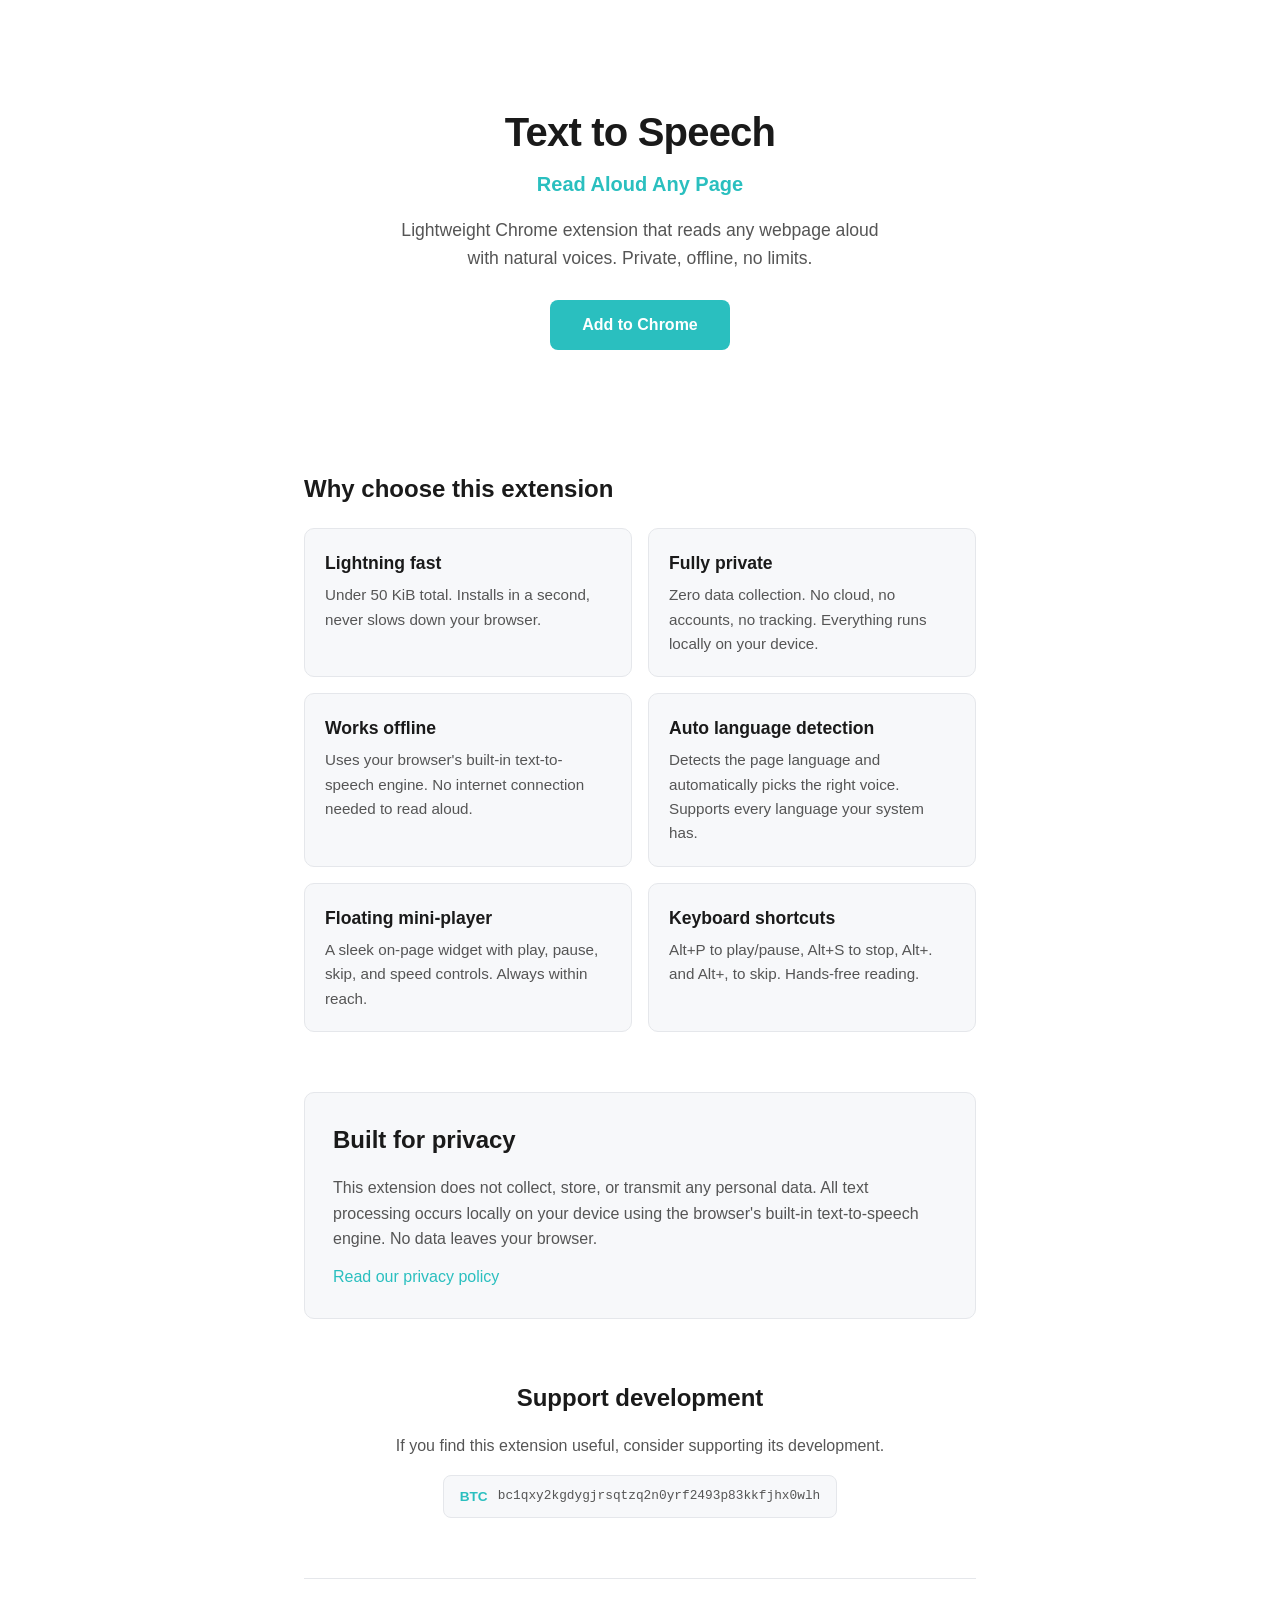
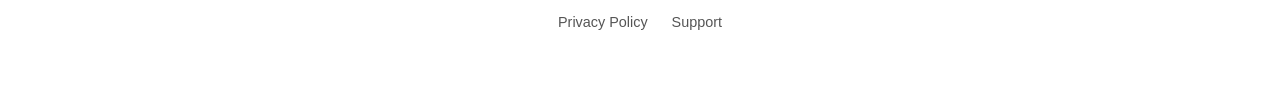
==== docs/index.html @ f37abef6 "Initial release: Text to Speech Chrome extension Lightweight (<50 KiB) TTS extension using chrome.tt" ====
<!DOCTYPE html>
<html lang="en">
<head>
  <meta charset="UTF-8">
  <meta name="viewport" content="width=device-width, initial-scale=1.0">
  <title>Text to Speech — Read Aloud Any Page</title>
  <meta name="description" content="Lightweight Chrome extension that reads any webpage aloud using built-in browser voices. Private, offline, no account needed.">
  <link rel="stylesheet" href="style.css">
</head>
<body>
  <main>
    <section class="hero">
      <h1>Text to Speech</h1>
      <p class="subtitle">Read Aloud Any Page</p>
      <p class="tagline">Lightweight Chrome extension that reads any webpage aloud with natural voices. Private, offline, no limits.</p>
      <a class="cta" href="https://chromewebstore.google.com/detail/EXTENSION_ID" target="_blank" rel="noopener">Add to Chrome</a>
    </section>

    <section class="features">
      <h2>Why choose this extension</h2>
      <div class="feature-grid">
        <div class="feature">
          <h3>Lightning fast</h3>
          <p>Under 50 KiB total. Installs in a second, never slows down your browser.</p>
        </div>
        <div class="feature">
          <h3>Fully private</h3>
          <p>Zero data collection. No cloud, no accounts, no tracking. Everything runs locally on your device.</p>
        </div>
        <div class="feature">
          <h3>Works offline</h3>
          <p>Uses your browser's built-in text-to-speech engine. No internet connection needed to read aloud.</p>
        </div>
        <div class="feature">
          <h3>Auto language detection</h3>
          <p>Detects the page language and automatically picks the right voice. Supports every language your system has.</p>
        </div>
        <div class="feature">
          <h3>Floating mini-player</h3>
          <p>A sleek on-page widget with play, pause, skip, and speed controls. Always within reach.</p>
        </div>
        <div class="feature">
          <h3>Keyboard shortcuts</h3>
          <p>Alt+P to play/pause, Alt+S to stop, Alt+. and Alt+, to skip. Hands-free reading.</p>
        </div>
      </div>
    </section>

    <section class="privacy">
      <h2>Built for privacy</h2>
      <p>This extension does not collect, store, or transmit any personal data. All text processing occurs locally on your device using the browser's built-in text-to-speech engine. No data leaves your browser.</p>
      <a href="privacy.html">Read our privacy policy</a>
    </section>

    <section class="donate">
      <h2>Support development</h2>
      <p>If you find this extension useful, consider supporting its development.</p>
      <div class="btc">
        <span class="btc-label">BTC</span>
        <code>bc1qxy2kgdygjrsqtzq2n0yrf2493p83kkfjhx0wlh</code>
      </div>
    </section>

    <footer>
      <a href="privacy.html">Privacy Policy</a>
      <a href="https://github.com/user/repo/issues" target="_blank" rel="noopener">Support</a>
    </footer>
  </main>
</body>
</html>
---- docs/style.css ----
:root {
  --bg: #ffffff;
  --text: #1a1a1a;
  --text-muted: #555;
  --accent: #2abfbf;
  --accent-hover: #22a3a3;
  --card-bg: #f7f8fa;
  --border: #e5e7eb;
  --max-width: 720px;
}

@media (prefers-color-scheme: dark) {
  :root {
    --bg: #111;
    --text: #e5e5e5;
    --text-muted: #999;
    --accent: #3dd6d6;
    --accent-hover: #2abfbf;
    --card-bg: #1a1a1a;
    --border: #333;
  }
}

* { margin: 0; padding: 0; box-sizing: border-box; }

body {
  font-family: -apple-system, BlinkMacSystemFont, "Segoe UI", Roboto, sans-serif;
  background: var(--bg);
  color: var(--text);
  line-height: 1.6;
  -webkit-font-smoothing: antialiased;
}

main {
  max-width: var(--max-width);
  margin: 0 auto;
  padding: 60px 24px;
}

section {
  margin-bottom: 60px;
}

h1 {
  font-size: 2.5rem;
  font-weight: 700;
  letter-spacing: -0.02em;
}

h2 {
  font-size: 1.5rem;
  font-weight: 600;
  margin-bottom: 16px;
}

h3 {
  font-size: 1.1rem;
  font-weight: 600;
  margin-bottom: 6px;
}

.hero {
  text-align: center;
  padding: 40px 0 60px;
}

.subtitle {
  font-size: 1.25rem;
  color: var(--accent);
  font-weight: 600;
  margin-top: 4px;
}

.tagline {
  font-size: 1.1rem;
  color: var(--text-muted);
  margin-top: 16px;
  max-width: 480px;
  margin-left: auto;
  margin-right: auto;
}

.cta {
  display: inline-block;
  margin-top: 28px;
  padding: 12px 32px;
  background: var(--accent);
  color: #fff;
  text-decoration: none;
  border-radius: 8px;
  font-size: 1rem;
  font-weight: 600;
  transition: background 0.15s;
}

.cta:hover { background: var(--accent-hover); }

.feature-grid {
  display: grid;
  grid-template-columns: 1fr 1fr;
  gap: 16px;
  margin-top: 20px;
}

@media (max-width: 520px) {
  .feature-grid { grid-template-columns: 1fr; }
}

.feature {
  padding: 20px;
  background: var(--card-bg);
  border-radius: 10px;
  border: 1px solid var(--border);
}

.feature p {
  color: var(--text-muted);
  font-size: 0.95rem;
}

.privacy {
  padding: 28px;
  background: var(--card-bg);
  border-radius: 10px;
  border: 1px solid var(--border);
}

.privacy p {
  color: var(--text-muted);
  margin-bottom: 12px;
}

.privacy a {
  color: var(--accent);
  text-decoration: none;
  font-weight: 500;
}

.privacy a:hover { text-decoration: underline; }

.donate {
  text-align: center;
}

.donate p {
  color: var(--text-muted);
  margin-bottom: 16px;
}

.btc {
  display: inline-flex;
  align-items: center;
  gap: 10px;
  padding: 10px 16px;
  background: var(--card-bg);
  border: 1px solid var(--border);
  border-radius: 8px;
}

.btc-label {
  font-weight: 700;
  font-size: 0.85rem;
  color: var(--accent);
}

.btc code {
  font-size: 0.8rem;
  word-break: break-all;
  color: var(--text-muted);
}

footer {
  display: flex;
  justify-content: center;
  gap: 24px;
  padding-top: 32px;
  border-top: 1px solid var(--border);
  font-size: 0.9rem;
}

footer a {
  color: var(--text-muted);
  text-decoration: none;
}

footer a:hover { color: var(--accent); }
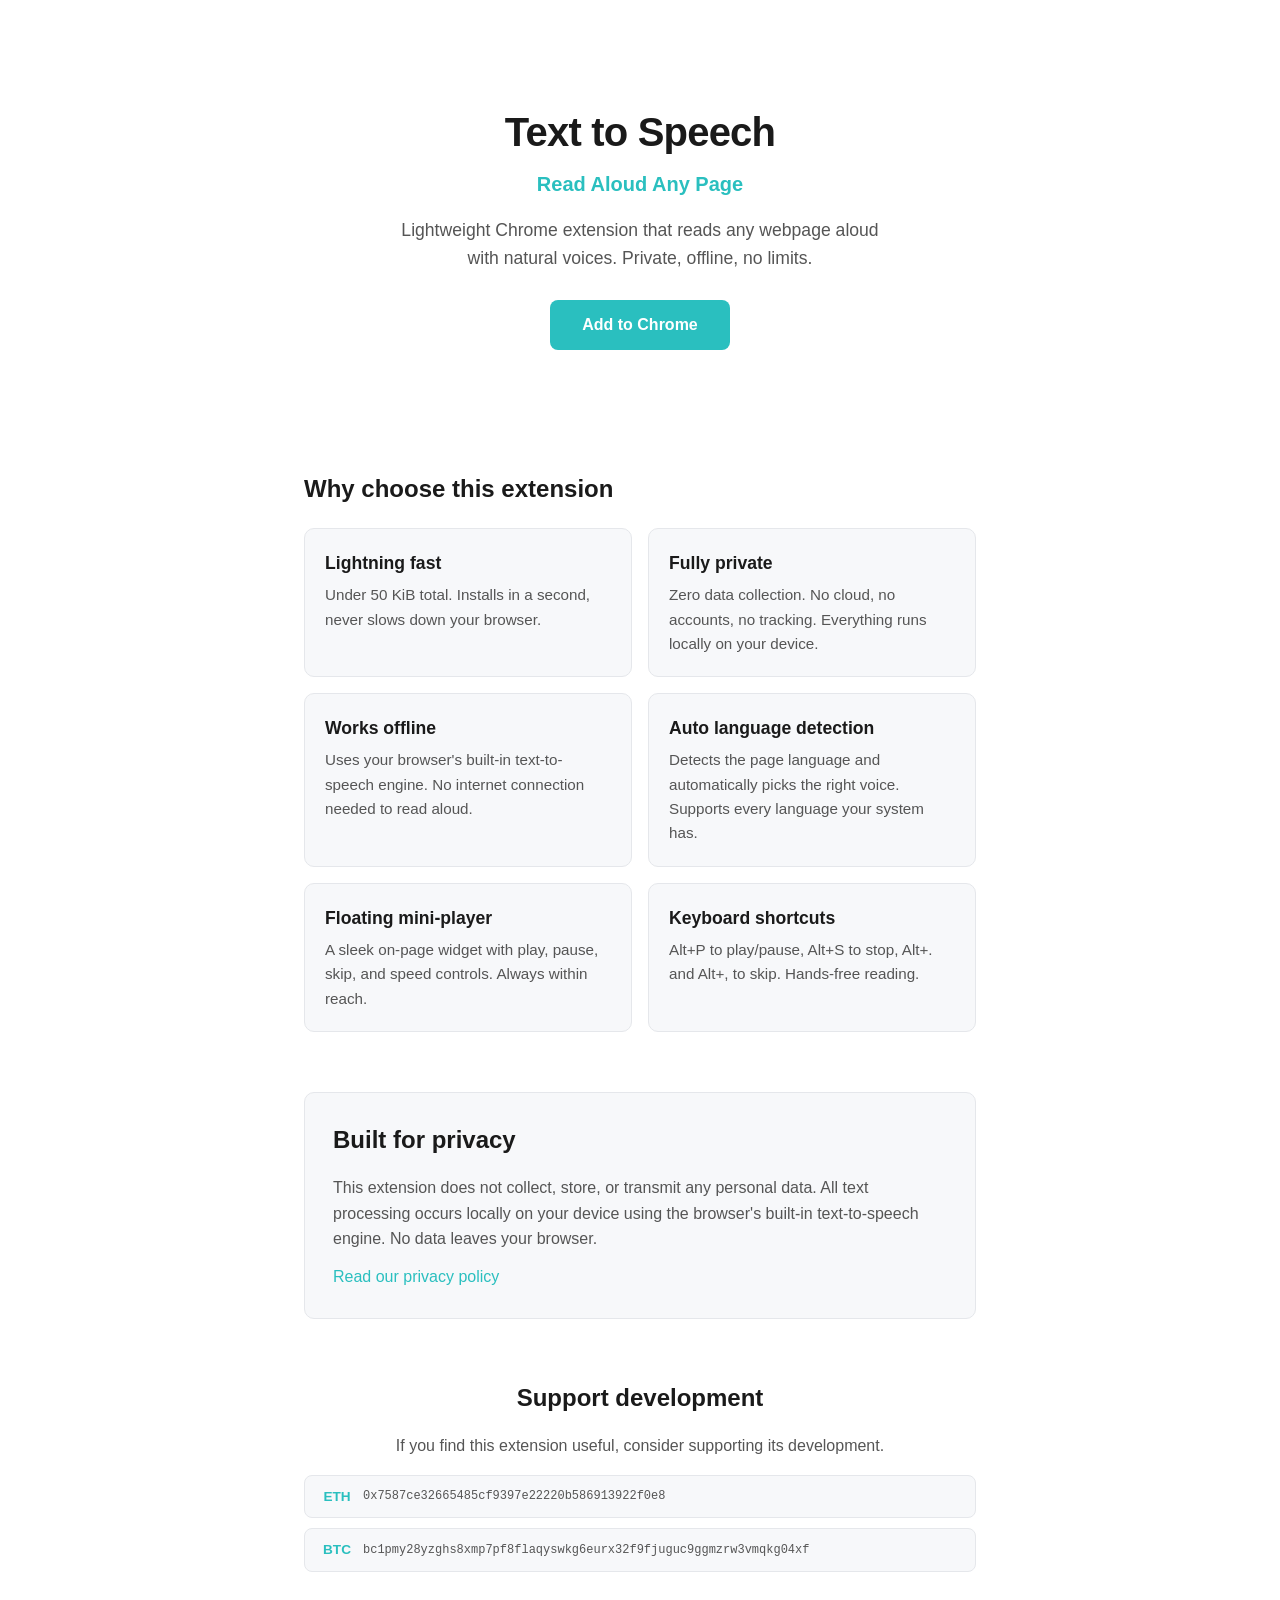
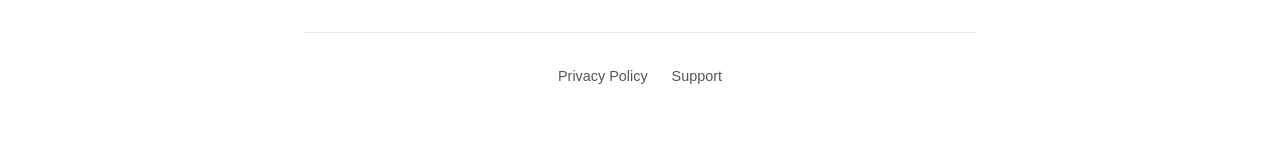
==== commit 69a9aa5f: "Add donate section, open landing on install, coffee link in popup - Landing: ETH + BTC taproot addre" ====
--- a/docs/index.html
+++ b/docs/index.html
@@ -52,18 +52,24 @@
       <a href="privacy.html">Read our privacy policy</a>
     </section>
 
-    <section class="donate">
+    <section id="donate" class="donate">
       <h2>Support development</h2>
       <p>If you find this extension useful, consider supporting its development.</p>
-      <div class="btc">
-        <span class="btc-label">BTC</span>
-        <code>bc1qxy2kgdygjrsqtzq2n0yrf2493p83kkfjhx0wlh</code>
+      <div class="crypto-addresses">
+        <div class="crypto-row">
+          <span class="crypto-label">ETH</span>
+          <code>0x7587ce32665485cf9397e22220b586913922f0e8</code>
+        </div>
+        <div class="crypto-row">
+          <span class="crypto-label">BTC</span>
+          <code>bc1pmy28yzghs8xmp7pf8flaqyswkg6eurx32f9fjuguc9ggmzrw3vmqkg04xf</code>
+        </div>
       </div>
     </section>
 
     <footer>
       <a href="privacy.html">Privacy Policy</a>
-      <a href="https://github.com/user/repo/issues" target="_blank" rel="noopener">Support</a>
+      <a href="https://github.com/AlexBatok/text-to-speech-extension/issues" target="_blank" rel="noopener">Support</a>
     </footer>
   </main>
 </body>
--- a/docs/style.css
+++ b/docs/style.css
@@ -147,8 +147,15 @@
   margin-bottom: 16px;
 }
 
-.btc {
-  display: inline-flex;
+.crypto-addresses {
+  display: flex;
+  flex-direction: column;
+  gap: 10px;
+  margin-top: 16px;
+}
+
+.crypto-row {
+  display: flex;
   align-items: center;
   gap: 10px;
   padding: 10px 16px;
@@ -157,14 +164,15 @@
   border-radius: 8px;
 }
 
-.btc-label {
+.crypto-label {
   font-weight: 700;
   font-size: 0.85rem;
   color: var(--accent);
+  min-width: 32px;
 }
 
-.btc code {
-  font-size: 0.8rem;
+.crypto-row code {
+  font-size: 0.75rem;
   word-break: break-all;
   color: var(--text-muted);
 }
